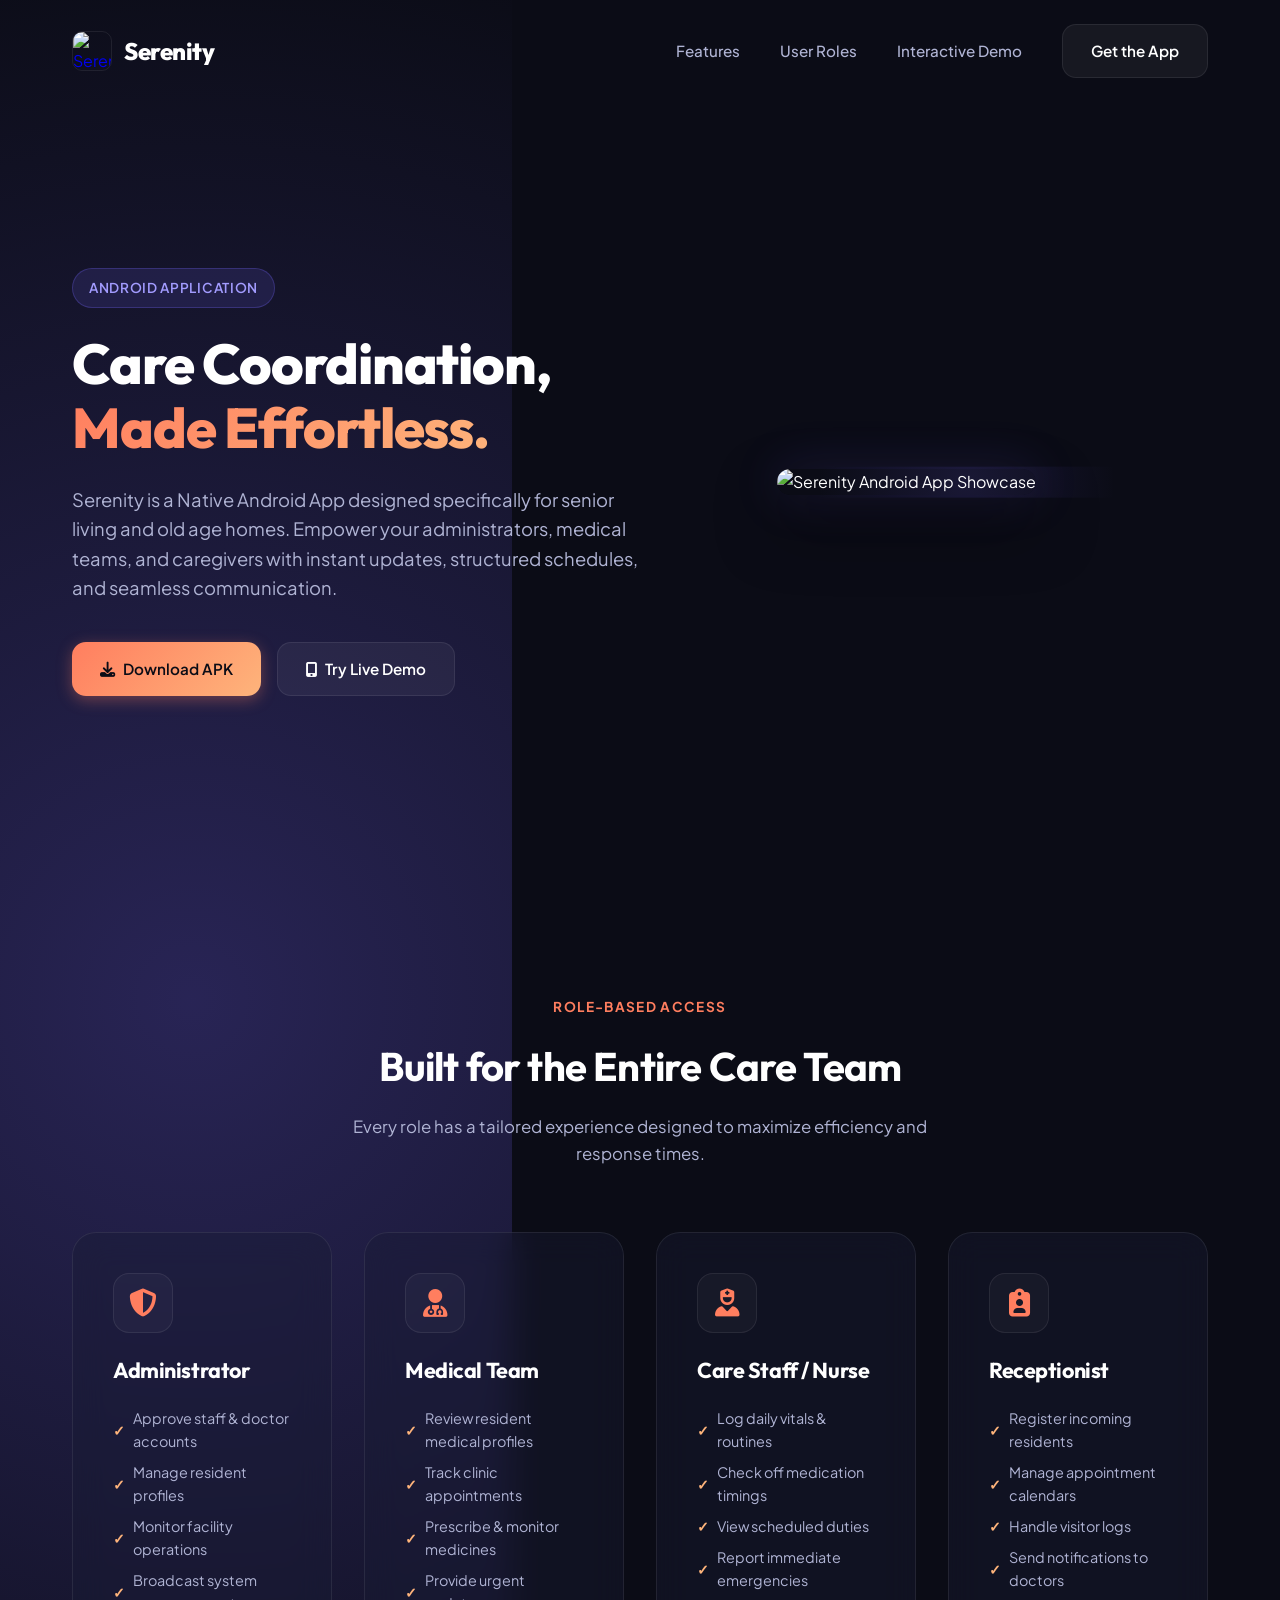
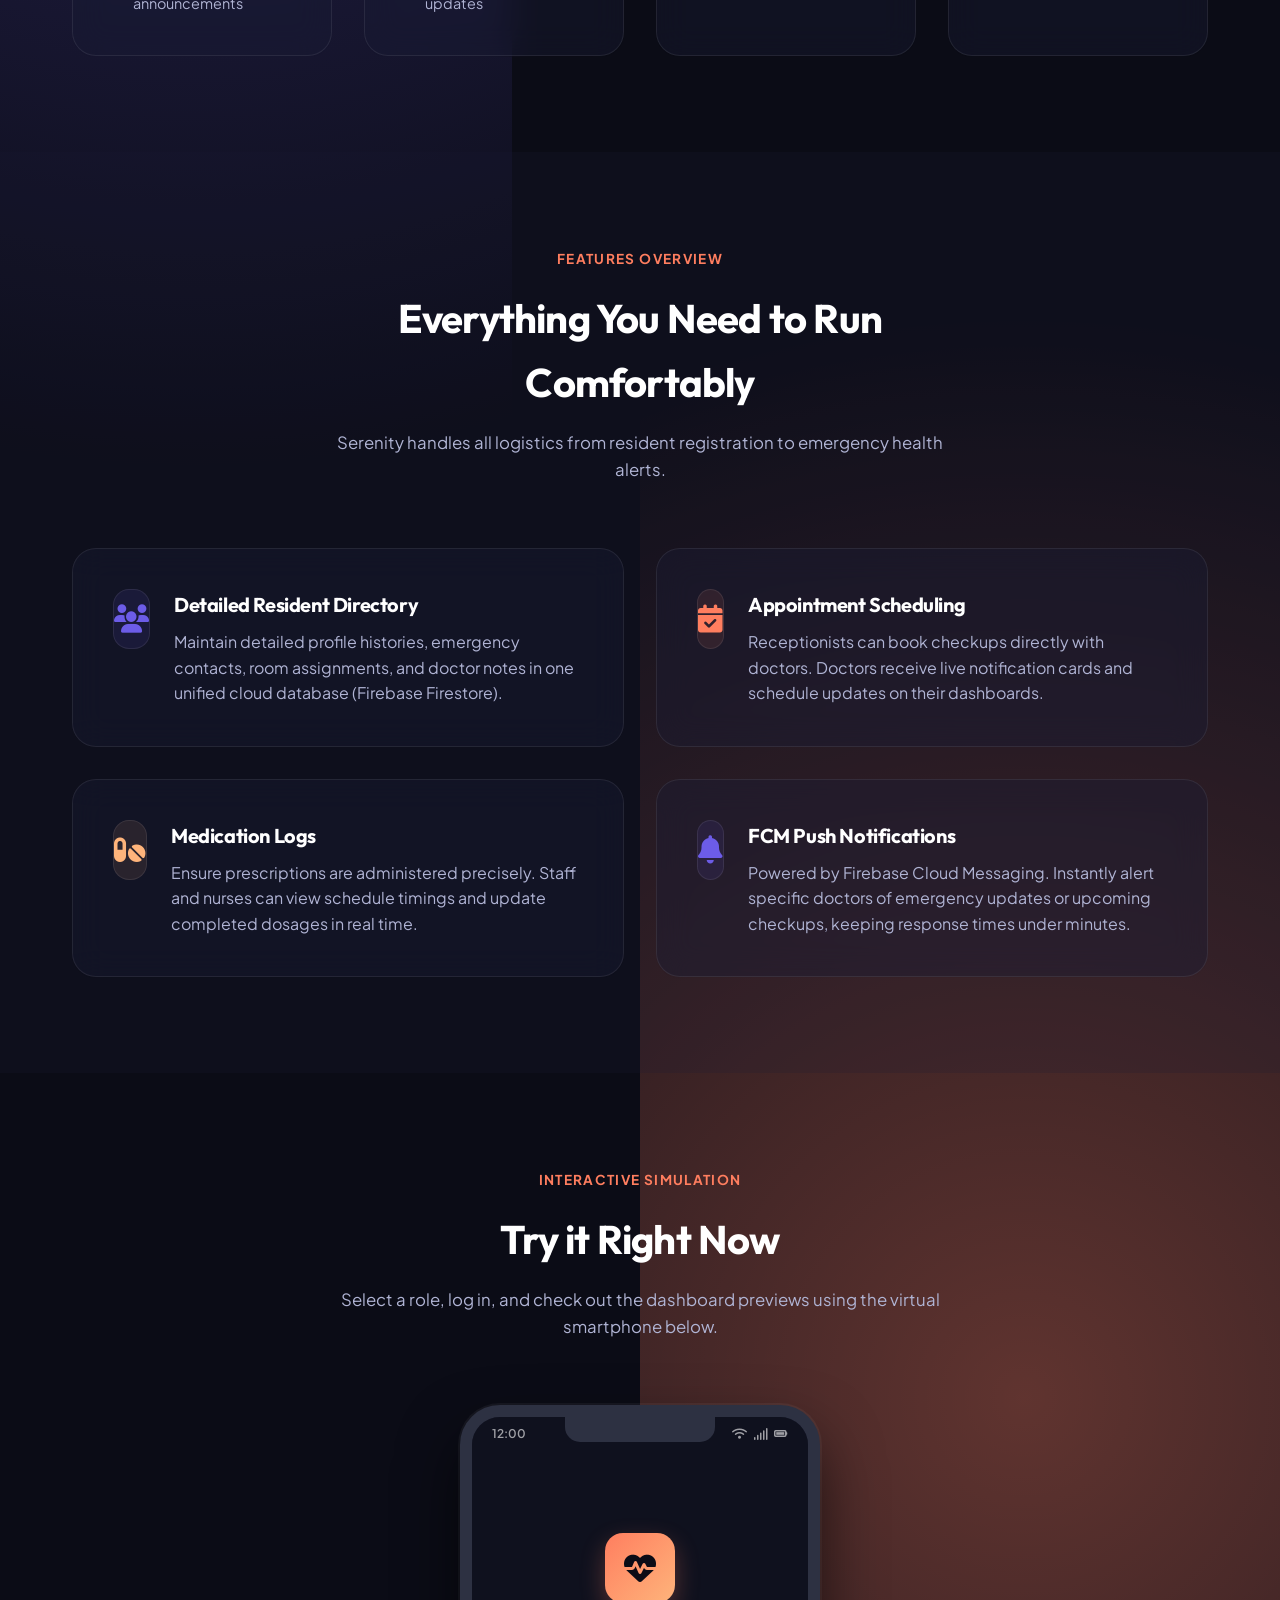
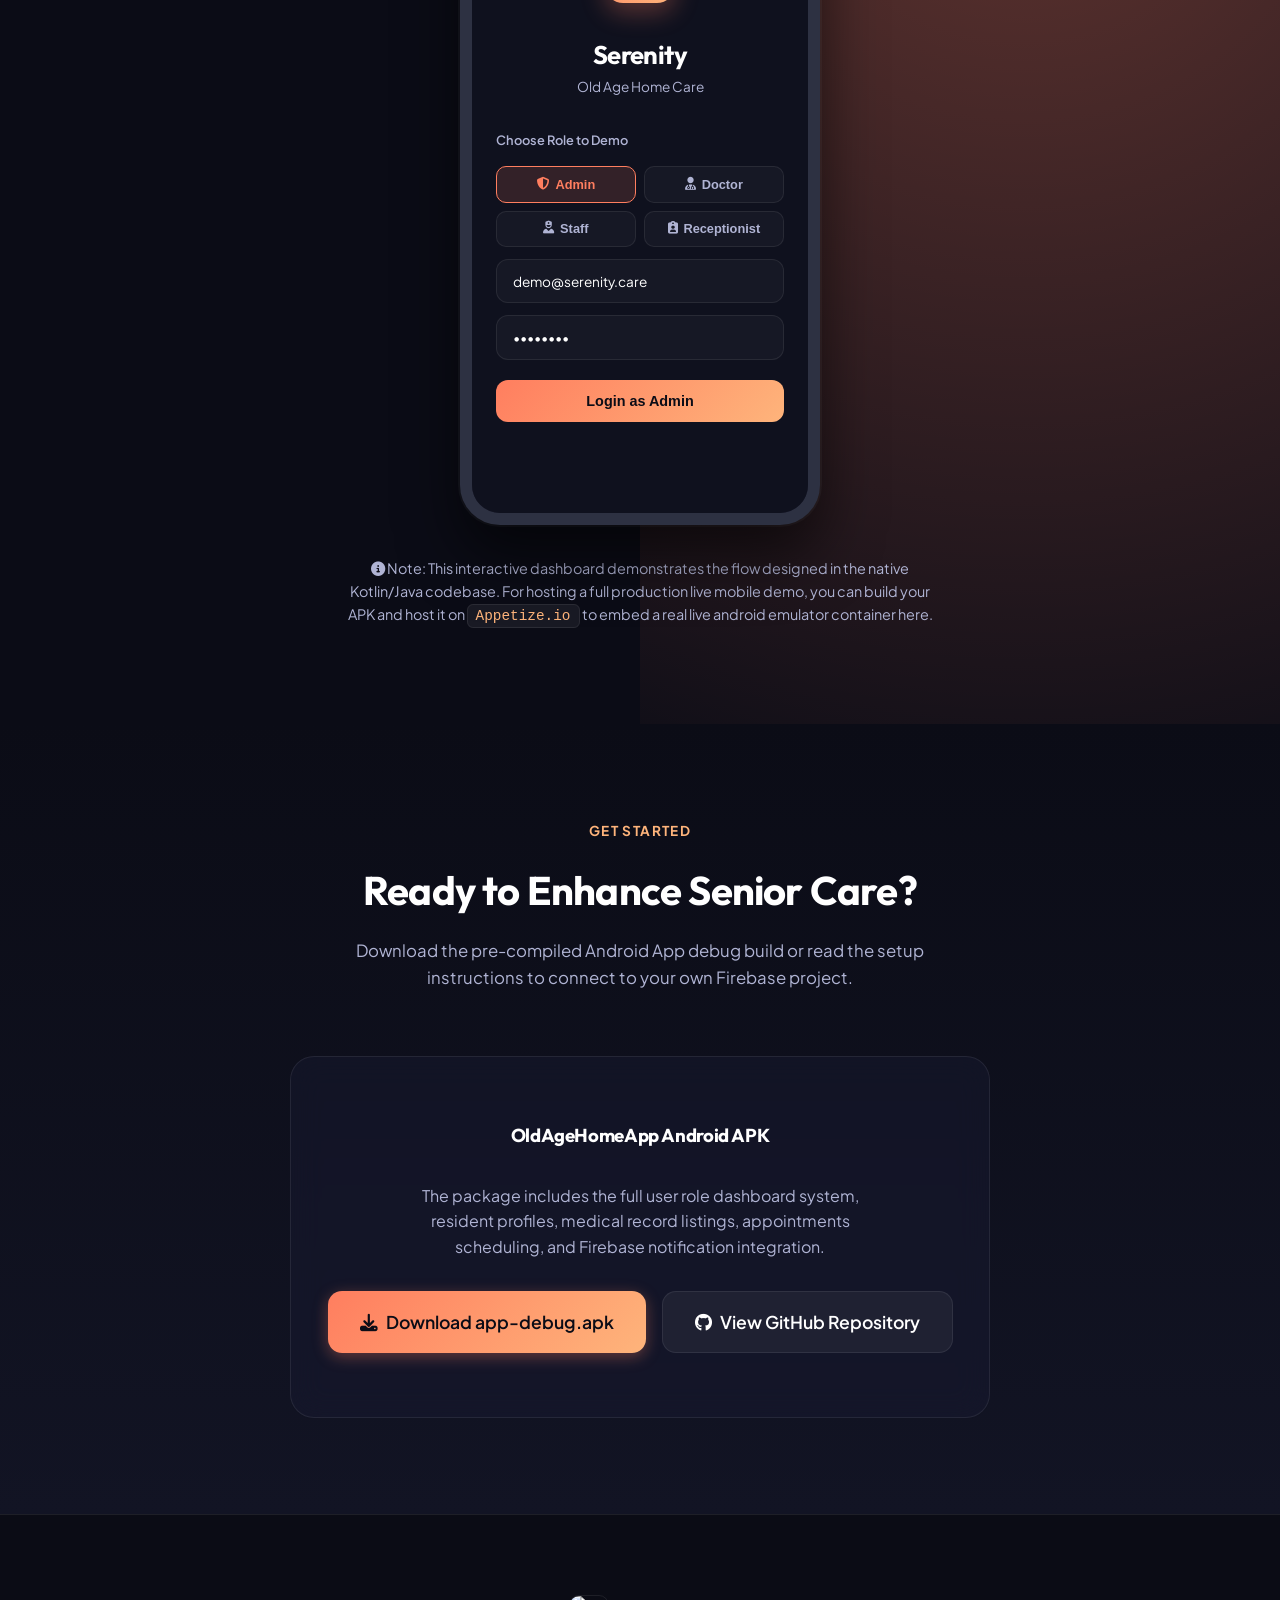
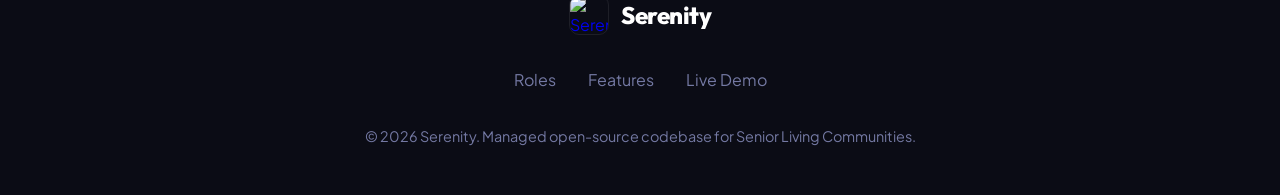
==== index.html @ bc9b8301 "Upload original SerenityORG project" ====
<!DOCTYPE html>
<html lang="en">
<head>
  <meta charset="UTF-8">
  <meta name="viewport" content="width=device-width, initial-scale=1.0">
  <title>Serenity - Premium Old Age Home Management App</title>
  <meta name="description" content="Serenity is a Native Android Application designed for seamless coordination and high-quality care in Senior Living communities.">
  <link rel="stylesheet" href="index.css">
  
  <!-- Add FontAwesome for icons -->
  <link rel="stylesheet" href="https://cdnjs.cloudflare.com/ajax/libs/font-awesome/6.4.0/css/all.min.css">
  
  <style>
    /* Inline Styles for the Interactive Phone Prototype */
    .phone-screen {
      width: 100%;
      height: 100%;
      background: #0f111e;
      color: #ffffff;
      font-family: var(--font-body);
      display: flex;
      flex-direction: column;
      position: relative;
      user-select: none;
      padding-top: 25px; /* Notch space */
    }

    .phone-status-bar {
      height: 24px;
      display: flex;
      justify-content: space-between;
      align-items: center;
      padding: 0 1.25rem;
      font-size: 0.75rem;
      color: rgba(255, 255, 255, 0.6);
      font-weight: 600;
      position: absolute;
      top: 5px;
      width: 100%;
      z-index: 101;
    }

    .status-icons {
      display: flex;
      gap: 6px;
      align-items: center;
    }

    .phone-content-area {
      flex: 1;
      display: flex;
      flex-direction: column;
      position: relative;
      overflow-y: auto;
      scrollbar-width: none; /* Hide scrollbar for Firefox */
    }
    .phone-content-area::-webkit-scrollbar {
      display: none; /* Hide scrollbar for Chrome/Safari */
    }

    /* Screen Styles */
    .screen {
      position: absolute;
      top: 0;
      left: 0;
      width: 100%;
      height: 100%;
      display: flex;
      flex-direction: column;
      padding: 1.5rem;
      opacity: 0;
      pointer-events: none;
      transition: opacity 0.3s ease, transform 0.3s ease;
      transform: scale(0.95);
    }

    .screen.active {
      opacity: 1;
      pointer-events: auto;
      transform: scale(1);
    }

    /* Screen 1: Welcome & Login */
    .screen-login {
      justify-content: center;
      align-items: center;
      gap: 2rem;
    }

    .phone-logo {
      width: 70px;
      height: 70px;
      border-radius: 18px;
      background: linear-gradient(135deg, var(--primary), var(--secondary));
      display: flex;
      justify-content: center;
      align-items: center;
      font-size: 2rem;
      color: #0b0c16;
      box-shadow: 0 10px 25px rgba(255, 126, 95, 0.3);
    }

    .phone-app-title {
      text-align: center;
    }

    .phone-app-title h4 {
      font-size: 1.6rem;
      color: var(--text-primary);
    }

    .phone-app-title p {
      font-size: 0.85rem;
      color: var(--text-secondary);
    }

    .login-form {
      width: 100%;
      display: flex;
      flex-direction: column;
      gap: 0.75rem;
    }

    .phone-input {
      width: 100%;
      padding: 0.8rem 1rem;
      border-radius: 12px;
      border: 1px solid rgba(255, 255, 255, 0.08);
      background: rgba(255, 255, 255, 0.03);
      color: white;
      font-size: 0.85rem;
      font-family: inherit;
    }

    .phone-input:focus {
      outline: none;
      border-color: var(--primary);
    }

    .role-select-title {
      font-size: 0.8rem;
      color: var(--text-secondary);
      margin-bottom: 0.25rem;
      font-weight: 600;
    }

    .role-buttons {
      display: grid;
      grid-template-columns: repeat(2, 1fr);
      gap: 0.5rem;
      width: 100%;
    }

    .btn-phone-role {
      padding: 0.6rem;
      border-radius: 10px;
      border: 1px solid rgba(255, 255, 255, 0.08);
      background: rgba(255, 255, 255, 0.03);
      color: var(--text-secondary);
      font-size: 0.8rem;
      font-weight: 600;
      cursor: pointer;
      transition: all 0.2s ease;
      display: flex;
      align-items: center;
      justify-content: center;
      gap: 0.35rem;
    }

    .btn-phone-role.selected {
      background: rgba(255, 126, 95, 0.15);
      border-color: var(--primary);
      color: var(--primary);
    }

    .btn-phone-submit {
      width: 100%;
      padding: 0.8rem;
      border-radius: 12px;
      background: linear-gradient(135deg, var(--primary), var(--secondary));
      color: #0b0c16;
      border: none;
      font-weight: 700;
      font-size: 0.9rem;
      cursor: pointer;
      transition: all 0.2s ease;
      margin-top: 0.5rem;
    }

    .btn-phone-submit:hover {
      filter: brightness(1.1);
    }

    /* Simulated Dashboard Layouts */
    .dashboard-header {
      display: flex;
      justify-content: space-between;
      align-items: center;
      margin-bottom: 1.5rem;
    }

    .user-info {
      display: flex;
      align-items: center;
      gap: 0.5rem;
    }

    .user-avatar {
      width: 35px;
      height: 35px;
      border-radius: 50%;
      background: var(--accent);
      display: flex;
      justify-content: center;
      align-items: center;
      font-weight: bold;
      font-size: 0.85rem;
    }

    .user-meta h5 {
      font-size: 0.9rem;
      font-weight: 700;
    }

    .user-meta p {
      font-size: 0.75rem;
      color: var(--text-muted);
    }

    .phone-back {
      font-size: 0.9rem;
      color: var(--text-secondary);
      cursor: pointer;
      display: flex;
      align-items: center;
      gap: 0.35rem;
      background: transparent;
      border: none;
      padding: 0.25rem 0;
    }

    .phone-back:hover {
      color: white;
    }

    .phone-card {
      background: rgba(255, 255, 255, 0.03);
      border: 1px solid rgba(255, 255, 255, 0.06);
      border-radius: 16px;
      padding: 1rem;
      margin-bottom: 1rem;
    }

    .phone-card-title {
      font-size: 0.85rem;
      color: var(--text-muted);
      text-transform: uppercase;
      letter-spacing: 0.05em;
      margin-bottom: 0.75rem;
      display: flex;
      justify-content: space-between;
      align-items: center;
    }

    .phone-grid-2 {
      display: grid;
      grid-template-columns: repeat(2, 1fr);
      gap: 0.75rem;
      margin-bottom: 1rem;
    }

    .phone-stat-box {
      background: rgba(255, 255, 255, 0.02);
      border: 1px solid rgba(255, 255, 255, 0.05);
      border-radius: 12px;
      padding: 0.75rem;
      text-align: center;
    }

    .phone-stat-val {
      font-size: 1.25rem;
      font-weight: 700;
      color: var(--primary);
    }

    .phone-stat-lbl {
      font-size: 0.7rem;
      color: var(--text-secondary);
    }

    /* Lists inside Phone */
    .phone-list {
      display: flex;
      flex-direction: column;
      gap: 0.5rem;
    }

    .phone-list-item {
      display: flex;
      justify-content: space-between;
      align-items: center;
      padding: 0.65rem 0.85rem;
      background: rgba(255, 255, 255, 0.02);
      border-radius: 10px;
      border: 1px solid rgba(255, 255, 255, 0.04);
    }

    .item-left {
      display: flex;
      align-items: center;
      gap: 0.5rem;
    }

    .item-icon {
      font-size: 0.95rem;
      color: var(--secondary);
    }

    .item-details h6 {
      font-size: 0.8rem;
      font-weight: 600;
    }

    .item-details p {
      font-size: 0.7rem;
      color: var(--text-muted);
    }

    .badge {
      font-size: 0.65rem;
      padding: 0.2rem 0.4rem;
      border-radius: 4px;
      font-weight: bold;
    }

    .badge-success { background: rgba(46, 204, 113, 0.2); color: #2ecc71; }
    .badge-warning { background: rgba(241, 196, 15, 0.2); color: #f1c40f; }
    .badge-info { background: rgba(52, 152, 219, 0.2); color: #3498db; }
  </style>
</head>
<body>

  <!-- Navigation Bar -->
  <nav class="navbar" id="navbar">
    <div class="container">
      <a href="#" class="logo-container">
        <img src="assets/logo.png" alt="Serenity Logo" class="logo-img">
        <span class="logo-text">Serenity</span>
      </a>
      <ul class="nav-links">
        <li><a href="#features" class="nav-link">Features</a></li>
        <li><a href="#roles" class="nav-link">User Roles</a></li>
        <li><a href="#demo" class="nav-link">Interactive Demo</a></li>
        <li><a href="#download" class="btn btn-secondary">Get the App</a></li>
      </ul>
    </div>
  </nav>

  <!-- Hero Section -->
  <header class="hero">
    <div class="container hero-grid">
      <div class="hero-content">
        <div class="hero-tag">Android Application</div>
        <h1 class="hero-title">Care Coordination, <br><span class="gradient-text">Made Effortless.</span></h1>
        <p class="hero-description">
          Serenity is a Native Android App designed specifically for senior living and old age homes. 
          Empower your administrators, medical teams, and caregivers with instant updates, structured schedules, and seamless communication.
        </p>
        <div class="hero-actions">
          <a href="#download" class="btn btn-primary">
            <i class="fa-solid fa-download"></i> Download APK
          </a>
          <a href="#demo" class="btn btn-secondary">
            <i class="fa-solid fa-mobile-screen-button"></i> Try Live Demo
          </a>
        </div>
      </div>
      <div class="hero-visual">
        <div class="hero-img-wrapper">
          <img src="assets/hero.png" alt="Serenity Android App Showcase" class="hero-img">
          <div class="hero-glow-ring"></div>
        </div>
      </div>
    </div>
  </header>

  <!-- Roles Grid Section -->
  <section class="section" id="roles">
    <div class="container">
      <div class="section-header">
        <span class="section-tag">Role-Based Access</span>
        <h2 class="section-title">Built for the Entire Care Team</h2>
        <p class="section-desc">
          Every role has a tailored experience designed to maximize efficiency and response times.
        </p>
      </div>

      <div class="roles-grid">
        <!-- Card 1: Admin -->
        <div class="role-card glass-panel">
          <div class="role-icon">
            <i class="fa-solid fa-shield-halved"></i>
          </div>
          <h3 class="role-title">Administrator</h3>
          <ul class="role-features">
            <li>Approve staff & doctor accounts</li>
            <li>Manage resident profiles</li>
            <li>Monitor facility operations</li>
            <li>Broadcast system announcements</li>
          </ul>
        </div>

        <!-- Card 2: Doctor -->
        <div class="role-card glass-panel">
          <div class="role-icon">
            <i class="fa-solid fa-user-doctor"></i>
          </div>
          <h3 class="role-title">Medical Team</h3>
          <ul class="role-features">
            <li>Review resident medical profiles</li>
            <li>Track clinic appointments</li>
            <li>Prescribe & monitor medicines</li>
            <li>Provide urgent updates</li>
          </ul>
        </div>

        <!-- Card 3: Care Staff -->
        <div class="role-card glass-panel">
          <div class="role-icon">
            <i class="fa-solid fa-user-nurse"></i>
          </div>
          <h3 class="role-title">Care Staff / Nurse</h3>
          <ul class="role-features">
            <li>Log daily vitals & routines</li>
            <li>Check off medication timings</li>
            <li>View scheduled duties</li>
            <li>Report immediate emergencies</li>
          </ul>
        </div>

        <!-- Card 4: Receptionist -->
        <div class="role-card glass-panel">
          <div class="role-icon">
            <i class="fa-solid fa-clipboard-user"></i>
          </div>
          <h3 class="role-title">Receptionist</h3>
          <ul class="role-features">
            <li>Register incoming residents</li>
            <li>Manage appointment calendars</li>
            <li>Handle visitor logs</li>
            <li>Send notifications to doctors</li>
          </ul>
        </div>
      </div>
    </div>
  </section>

  <!-- Core Features Section -->
  <section class="section" id="features" style="background: rgba(26, 29, 54, 0.2);">
    <div class="container">
      <div class="section-header">
        <span class="section-tag">Features Overview</span>
        <h2 class="section-title">Everything You Need to Run Comfortably</h2>
        <p class="section-desc">
          Serenity handles all logistics from resident registration to emergency health alerts.
        </p>
      </div>

      <div class="features-grid">
        <!-- Feature 1 -->
        <div class="feature-item glass-panel">
          <div class="role-icon" style="background: rgba(108, 92, 231, 0.1); color: var(--accent);">
            <i class="fa-solid fa-users"></i>
          </div>
          <div class="feature-info">
            <h3 class="feature-title">Detailed Resident Directory</h3>
            <p>Maintain detailed profile histories, emergency contacts, room assignments, and doctor notes in one unified cloud database (Firebase Firestore).</p>
          </div>
        </div>

        <!-- Feature 2 -->
        <div class="feature-item glass-panel">
          <div class="role-icon" style="background: rgba(255, 126, 95, 0.1); color: var(--primary);">
            <i class="fa-solid fa-calendar-check"></i>
          </div>
          <div class="feature-info">
            <h3 class="feature-title">Appointment Scheduling</h3>
            <p>Receptionists can book checkups directly with doctors. Doctors receive live notification cards and schedule updates on their dashboards.</p>
          </div>
        </div>

        <!-- Feature 3 -->
        <div class="feature-item glass-panel">
          <div class="role-icon" style="background: rgba(254, 180, 123, 0.1); color: var(--secondary);">
            <i class="fa-solid fa-pills"></i>
          </div>
          <div class="feature-info">
            <h3 class="feature-title">Medication Logs</h3>
            <p>Ensure prescriptions are administered precisely. Staff and nurses can view schedule timings and update completed dosages in real time.</p>
          </div>
        </div>

        <!-- Feature 4 -->
        <div class="feature-item glass-panel">
          <div class="role-icon" style="background: rgba(108, 92, 231, 0.1); color: var(--accent);">
            <i class="fa-solid fa-bell"></i>
          </div>
          <div class="feature-info">
            <h3 class="feature-title">FCM Push Notifications</h3>
            <p>Powered by Firebase Cloud Messaging. Instantly alert specific doctors of emergency updates or upcoming checkups, keeping response times under minutes.</p>
          </div>
        </div>
      </div>
    </div>
  </section>

  <!-- Interactive Demo Section -->
  <section class="section" id="demo">
    <div class="container">
      <div class="section-header">
        <span class="section-tag">Interactive Simulation</span>
        <h2 class="section-title">Try it Right Now</h2>
        <p class="section-desc">
          Select a role, log in, and check out the dashboard previews using the virtual smartphone below.
        </p>
      </div>

      <div class="demo-showcase">
        <div class="phone-wrapper">
          <div class="phone-notch"></div>
          
          <div class="phone-screen">
            <!-- Simulated Android Top Bar -->
            <div class="phone-status-bar">
              <span>12:00</span>
              <div class="status-icons">
                <i class="fa-solid fa-wifi"></i>
                <i class="fa-solid fa-signal"></i>
                <i class="fa-solid fa-battery-full"></i>
              </div>
            </div>

            <!-- Content Area inside Phone -->
            <div class="phone-content-area">
              
              <!-- Screen 1: Login Screen -->
              <div class="screen screen-login active" id="screen-login">
                <div class="phone-logo">
                  <i class="fa-solid fa-heart-pulse"></i>
                </div>
                <div class="phone-app-title">
                  <h4>Serenity</h4>
                  <p>Old Age Home Care</p>
                </div>
                
                <div class="login-form">
                  <span class="role-select-title">Choose Role to Demo</span>
                  <div class="role-buttons">
                    <button class="btn-phone-role selected" data-role="admin">
                      <i class="fa-solid fa-shield-halved"></i> Admin
                    </button>
                    <button class="btn-phone-role" data-role="doctor">
                      <i class="fa-solid fa-user-doctor"></i> Doctor
                    </button>
                    <button class="btn-phone-role" data-role="staff">
                      <i class="fa-solid fa-user-nurse"></i> Staff
                    </button>
                    <button class="btn-phone-role" data-role="receptionist">
                      <i class="fa-solid fa-clipboard-user"></i> Receptionist
                    </button>
                  </div>
                  
                  <input type="text" class="phone-input" placeholder="Email Address" value="demo@serenity.care" disabled>
                  <input type="password" class="phone-input" placeholder="Password" value="••••••••" disabled>
                  
                  <button class="btn-phone-submit" id="btn-login-submit">Login as Admin</button>
                </div>
              </div>

              <!-- Screen 2: Admin Dashboard -->
              <div class="screen" id="screen-admin">
                <div class="dashboard-header">
                  <div class="user-info">
                    <div class="user-avatar" style="background: var(--accent);">A</div>
                    <div class="user-meta">
                      <h5>Director Sarah</h5>
                      <p>System Administrator</p>
                    </div>
                  </div>
                  <button class="phone-back btn-logout"><i class="fa-solid fa-right-from-bracket"></i></button>
                </div>

                <div class="phone-grid-2">
                  <div class="phone-stat-box">
                    <div class="phone-stat-val">34</div>
                    <div class="phone-stat-lbl">Residents</div>
                  </div>
                  <div class="phone-stat-box">
                    <div class="phone-stat-val">12</div>
                    <div class="phone-stat-lbl">Active Staff</div>
                  </div>
                </div>

                <div class="phone-card">
                  <div class="phone-card-title">
                    <span>Pending Staff Approvals</span>
                    <span class="badge badge-warning">2 New</span>
                  </div>
                  <div class="phone-list">
                    <div class="phone-list-item">
                      <div class="item-left">
                        <i class="fa-solid fa-user-plus item-icon"></i>
                        <div class="item-details">
                          <h6>Dr. Alexander Lane</h6>
                          <p>Cardiology Expert</p>
                        </div>
                      </div>
                      <span class="badge badge-info">Approve</span>
                    </div>
                    <div class="phone-list-item">
                      <div class="item-left">
                        <i class="fa-solid fa-user-plus item-icon"></i>
                        <div class="item-details">
                          <h6>Nurse Lily Watson</h6>
                          <p>Morning Care Shift</p>
                        </div>
                      </div>
                      <span class="badge badge-info">Approve</span>
                    </div>
                  </div>
                </div>
              </div>

              <!-- Screen 3: Doctor Dashboard -->
              <div class="screen" id="screen-doctor">
                <div class="dashboard-header">
                  <div class="user-info">
                    <div class="user-avatar" style="background: #00b894;">D</div>
                    <div class="user-meta">
                      <h5>Dr. Neil Vance</h5>
                      <p>Senior physician</p>
                    </div>
                  </div>
                  <button class="phone-back btn-logout"><i class="fa-solid fa-right-from-bracket"></i></button>
                </div>

                <div class="phone-grid-2">
                  <div class="phone-stat-box">
                    <div class="phone-stat-val">4</div>
                    <div class="phone-stat-lbl">Today's Visits</div>
                  </div>
                  <div class="phone-stat-box">
                    <div class="phone-stat-val">2</div>
                    <div class="phone-stat-lbl">Urgent Cases</div>
                  </div>
                </div>

                <div class="phone-card">
                  <div class="phone-card-title">
                    <span>Today's Checkups</span>
                  </div>
                  <div class="phone-list">
                    <div class="phone-list-item">
                      <div class="item-left">
                        <i class="fa-solid fa-clock item-icon"></i>
                        <div class="item-details">
                          <h6>Edward Miller (Room 102)</h6>
                          <p>12:30 PM - Regular Checkup</p>
                        </div>
                      </div>
                    </div>
                    <div class="phone-list-item">
                      <div class="item-left">
                        <i class="fa-solid fa-triangle-exclamation item-icon" style="color: #e74c3c;"></i>
                        <div class="item-details">
                          <h6>Martha Rose (Room 205)</h6>
                          <p>02:15 PM - High BP Alert</p>
                        </div>
                      </div>
                    </div>
                  </div>
                </div>
              </div>

              <!-- Screen 4: Staff Dashboard -->
              <div class="screen" id="screen-staff">
                <div class="dashboard-header">
                  <div class="user-info">
                    <div class="user-avatar" style="background: #e17055;">N</div>
                    <div class="user-meta">
                      <h5>Nurse Nancy</h5>
                      <p>Day Shift Crew</p>
                    </div>
                  </div>
                  <button class="phone-back btn-logout"><i class="fa-solid fa-right-from-bracket"></i></button>
                </div>

                <div class="phone-card">
                  <div class="phone-card-title">
                    <span>Resident Vitals Tasklist</span>
                  </div>
                  <div class="phone-list">
                    <div class="phone-list-item">
                      <div class="item-left">
                        <i class="fa-solid fa-heart-pulse item-icon"></i>
                        <div class="item-details">
                          <h6>Check BP - Edward Miller</h6>
                          <p>Due: 10:00 AM</p>
                        </div>
                      </div>
                      <span class="badge badge-success">Done</span>
                    </div>
                    <div class="phone-list-item">
                      <div class="item-left">
                        <i class="fa-solid fa-pills item-icon"></i>
                        <div class="item-details">
                          <h6>Insulin - Martha Rose</h6>
                          <p>Due: 01:00 PM</p>
                        </div>
                      </div>
                      <span class="badge badge-warning">Pending</span>
                    </div>
                  </div>
                </div>
              </div>

              <!-- Screen 5: Receptionist Dashboard -->
              <div class="screen" id="screen-receptionist">
                <div class="dashboard-header">
                  <div class="user-info">
                    <div class="user-avatar" style="background: var(--primary);">R</div>
                    <div class="user-meta">
                      <h5>Clerk Jacob</h5>
                      <p>Receptionist</p>
                    </div>
                  </div>
                  <button class="phone-back btn-logout"><i class="fa-solid fa-right-from-bracket"></i></button>
                </div>

                <div class="phone-card">
                  <div class="phone-card-title">
                    <span>Actions</span>
                  </div>
                  <div class="phone-list">
                    <div class="phone-list-item" style="cursor: pointer; hover: opacity 0.8;">
                      <div class="item-left">
                        <i class="fa-solid fa-user-plus item-icon"></i>
                        <div class="item-details">
                          <h6>Add New Resident</h6>
                          <p>Register records and assign rooms</p>
                        </div>
                      </div>
                    </div>
                    <div class="phone-list-item" style="cursor: pointer;">
                      <div class="item-left">
                        <i class="fa-solid fa-calendar-plus item-icon"></i>
                        <div class="item-details">
                          <h6>Book Appointment</h6>
                          <p>Schedule doctor consultation</p>
                        </div>
                      </div>
                    </div>
                  </div>
                </div>
              </div>

            </div>
          </div>
        </div>
      </div>
      
      <div class="demo-instructions">
        <p><i class="fa-solid fa-circle-info"></i> Note: This interactive dashboard demonstrates the flow designed in the native Kotlin/Java codebase. For hosting a full production live mobile demo, you can build your APK and host it on <code>Appetize.io</code> to embed a real live android emulator container here.</p>
      </div>
    </div>
  </section>

  <!-- Download & Repo Details -->
  <section class="section" id="download" style="background: linear-gradient(180deg, var(--bg-primary) 0%, #121424 100%);">
    <div class="container" style="text-align: center;">
      <div class="section-header">
        <span class="section-tag" style="color: var(--secondary);">Get Started</span>
        <h2 class="section-title">Ready to Enhance Senior Care?</h2>
        <p class="section-desc">
          Download the pre-compiled Android App debug build or read the setup instructions to connect to your own Firebase project.
        </p>
      </div>

      <div class="glass-panel" style="max-width: 700px; margin: 0 auto; padding: 4rem 2rem; display: flex; flex-direction: column; gap: 2rem; align-items: center;">
        <h3>OldAgeHomeApp Android APK</h3>
        <p style="max-width: 500px; margin: 0 auto;">
          The package includes the full user role dashboard system, resident profiles, medical record listings, appointments scheduling, and Firebase notification integration.
        </p>
        <div style="display: flex; gap: 1rem; flex-wrap: wrap; justify-content: center;">
          <a href="assets/app-debug.apk" download class="btn btn-primary" style="font-size: 1.1rem; padding: 1rem 2rem;">
            <i class="fa-solid fa-download"></i> Download app-debug.apk
          </a>
          <a href="https://github.com/cimilcharly/Serenity-Haven" target="_blank" class="btn btn-secondary" style="font-size: 1.1rem; padding: 1rem 2rem;">
            <i class="fa-brands fa-github"></i> View GitHub Repository
          </a>
        </div>
      </div>
    </div>
  </section>

  <!-- Footer -->
  <footer class="footer">
    <div class="container footer-content">
      <a href="#" class="logo-container">
        <img src="assets/logo.png" alt="Serenity Logo" class="logo-img">
        <span class="logo-text">Serenity</span>
      </a>
      <ul class="footer-nav">
        <li><a href="#roles">Roles</a></li>
        <li><a href="#features">Features</a></li>
        <li><a href="#demo">Live Demo</a></li>
      </ul>
      <p class="footer-copyright">
        &copy; 2026 Serenity. Managed open-source codebase for Senior Living Communities.
      </p>
    </div>
  </footer>

  <!-- Interactive Script -->
  <script>
    // Shrink Navbar on Scroll
    window.addEventListener('scroll', () => {
      const navbar = document.getElementById('navbar');
      if (window.scrollY > 50) {
        navbar.classList.add('scrolled');
      } else {
        navbar.classList.remove('scrolled');
      }
    });

    // Interactive Emulator Logic
    const roleButtons = document.querySelectorAll('.btn-phone-role');
    const submitBtn = document.getElementById('btn-login-submit');
    const loginScreen = document.getElementById('screen-login');
    const logoutBtns = document.querySelectorAll('.btn-logout');
    
    let selectedRole = 'admin';

    // Handle Role Selection
    roleButtons.forEach(btn => {
      btn.addEventListener('click', () => {
        roleButtons.forEach(b => b.classList.remove('selected'));
        btn.classList.add('selected');
        selectedRole = btn.getAttribute('data-role');
        
        // Update Submit Button Text
        const capitalizedRole = selectedRole.charAt(0).toUpperCase() + selectedRole.slice(1);
        submitBtn.textContent = `Login as ${capitalizedRole}`;
      });
    });

    // Handle Login Submit
    submitBtn.addEventListener('click', () => {
      // Hide Login Screen
      loginScreen.classList.remove('active');
      
      // Show Target Dashboard Screen
      const targetScreen = document.getElementById(`screen-${selectedRole}`);
      if (targetScreen) {
        targetScreen.classList.add('active');
      }
    });

    // Handle Logout / Back Buttons
    logoutBtns.forEach(btn => {
      btn.addEventListener('click', () => {
        // Hide all dashboard screens
        document.querySelectorAll('.screen').forEach(screen => {
          screen.classList.remove('active');
        });
        
        // Show Login Screen
        loginScreen.classList.add('active');
      });
    });
  </script>
</body>
</html>
---- index.css ----
@import url('https://fonts.googleapis.com/css2?family=Outfit:wght@300;400;500;600;700;800&family=Plus+Jakarta+Sans:wght@300;400;500;600;700;800&display=swap');

:root {
  /* Color Palette */
  --bg-primary: #0b0c16;
  --bg-secondary: #121424;
  --bg-card: rgba(26, 29, 54, 0.4);
  --bg-card-hover: rgba(36, 40, 74, 0.6);
  
  --primary: #ff7e5f;
  --primary-glow: rgba(255, 126, 95, 0.35);
  --secondary: #feb47b;
  --accent: #6c5ce7;
  --accent-glow: rgba(108, 92, 231, 0.3);
  
  --text-primary: #ffffff;
  --text-secondary: #b0b4d4;
  --text-muted: #7479a3;
  
  --border-glass: rgba(255, 255, 255, 0.08);
  --border-glass-active: rgba(255, 255, 255, 0.18);
  
  /* Fonts */
  --font-heading: 'Outfit', sans-serif;
  --font-body: 'Plus Jakarta Sans', sans-serif;
  
  /* Transitions */
  --transition-smooth: all 0.4s cubic-bezier(0.16, 1, 0.3, 1);
}

/* Reset */
* {
  margin: 0;
  padding: 0;
  box-sizing: border-box;
}

html {
  scroll-behavior: smooth;
}

body {
  background-color: var(--bg-primary);
  color: var(--text-primary);
  font-family: var(--font-body);
  line-height: 1.6;
  overflow-x: hidden;
  position: relative;
}

/* Background Gradients & Ambient Lights */
body::before {
  content: '';
  position: absolute;
  top: -10%;
  left: -10%;
  width: 50%;
  height: 60%;
  background: radial-gradient(circle, var(--accent-glow) 0%, transparent 70%);
  z-index: -1;
  pointer-events: none;
}

body::after {
  content: '';
  position: absolute;
  bottom: 10%;
  right: -10%;
  width: 60%;
  height: 60%;
  background: radial-gradient(circle, var(--primary-glow) 0%, transparent 70%);
  z-index: -1;
  pointer-events: none;
}

/* Typography */
h1, h2, h3, h4 {
  font-family: var(--font-heading);
  font-weight: 700;
  letter-spacing: -0.02em;
}

p {
  color: var(--text-secondary);
}

/* Common Components */
.container {
  max-width: 1200px;
  margin: 0 auto;
  padding: 0 2rem;
}

.gradient-text {
  background: linear-gradient(135deg, var(--primary) 0%, var(--secondary) 100%);
  -webkit-background-clip: text;
  -webkit-text-fill-color: transparent;
}

.glass-panel {
  background: var(--bg-card);
  backdrop-filter: blur(16px);
  -webkit-backdrop-filter: blur(16px);
  border: 1px solid var(--border-glass);
  border-radius: 24px;
  transition: var(--transition-smooth);
}

.glass-panel:hover {
  border-color: var(--border-glass-active);
  background: var(--bg-card-hover);
  transform: translateY(-5px);
  box-shadow: 0 20px 40px rgba(0, 0, 0, 0.3);
}

/* Navigation Bar */
.navbar {
  position: fixed;
  top: 0;
  left: 0;
  width: 100%;
  z-index: 1000;
  padding: 1.5rem 0;
  transition: var(--transition-smooth);
}

.navbar.scrolled {
  padding: 1rem 0;
  background: rgba(11, 12, 22, 0.85);
  backdrop-filter: blur(12px);
  -webkit-backdrop-filter: blur(12px);
  border-bottom: 1px solid var(--border-glass);
}

.navbar .container {
  display: flex;
  justify-content: space-between;
  align-items: center;
}

.logo-container {
  display: flex;
  align-items: center;
  gap: 0.75rem;
  text-decoration: none;
}

.logo-img {
  width: 40px;
  height: 40px;
  border-radius: 10px;
  object-fit: cover;
  border: 1px solid var(--border-glass);
}

.logo-text {
  font-family: var(--font-heading);
  font-size: 1.5rem;
  font-weight: 800;
  color: var(--text-primary);
  letter-spacing: -0.5px;
}

.nav-links {
  display: flex;
  gap: 2.5rem;
  list-style: none;
  align-items: center;
}

.nav-link {
  color: var(--text-secondary);
  text-decoration: none;
  font-weight: 500;
  font-size: 0.95rem;
  transition: var(--transition-smooth);
  position: relative;
}

.nav-link:hover {
  color: var(--text-primary);
}

.nav-link::after {
  content: '';
  position: absolute;
  bottom: -4px;
  left: 0;
  width: 0;
  height: 2px;
  background: linear-gradient(90deg, var(--primary), var(--secondary));
  transition: var(--transition-smooth);
}

.nav-link:hover::after {
  width: 100%;
}

/* Buttons */
.btn {
  display: inline-flex;
  align-items: center;
  gap: 0.5rem;
  padding: 0.85rem 1.75rem;
  border-radius: 14px;
  font-family: var(--font-body);
  font-weight: 600;
  font-size: 0.95rem;
  text-decoration: none;
  cursor: pointer;
  transition: var(--transition-smooth);
}

.btn-primary {
  background: linear-gradient(135deg, var(--primary) 0%, var(--secondary) 100%);
  color: #0b0c16;
  box-shadow: 0 4px 15px var(--primary-glow);
  border: none;
}

.btn-primary:hover {
  transform: translateY(-2px);
  box-shadow: 0 8px 25px var(--primary-glow);
  filter: brightness(1.1);
}

.btn-secondary {
  background: rgba(255, 255, 255, 0.05);
  color: var(--text-primary);
  border: 1px solid var(--border-glass);
}

.btn-secondary:hover {
  background: rgba(255, 255, 255, 0.1);
  border-color: var(--border-glass-active);
  transform: translateY(-2px);
}

/* Hero Section */
.hero {
  padding: 10rem 0 6rem 0;
  display: flex;
  align-items: center;
  min-height: 100vh;
  position: relative;
}

.hero-grid {
  display: grid;
  grid-template-columns: 1.1fr 0.9fr;
  gap: 4rem;
  align-items: center;
}

.hero-content {
  display: flex;
  flex-direction: column;
  gap: 1.5rem;
}

.hero-tag {
  display: inline-flex;
  align-self: flex-start;
  padding: 0.5rem 1rem;
  background: rgba(108, 92, 231, 0.15);
  border: 1px solid rgba(108, 92, 231, 0.3);
  border-radius: 30px;
  font-size: 0.85rem;
  font-weight: 600;
  color: #a29bfe;
  letter-spacing: 0.05em;
  text-transform: uppercase;
}

.hero-title {
  font-size: 3.5rem;
  line-height: 1.15;
  font-weight: 800;
}

.hero-description {
  font-size: 1.15rem;
  color: var(--text-secondary);
  margin-bottom: 1rem;
}

.hero-actions {
  display: flex;
  gap: 1rem;
}

/* Hero Image & Animation */
.hero-visual {
  position: relative;
  display: flex;
  justify-content: center;
  align-items: center;
}

.hero-img-wrapper {
  position: relative;
  width: 100%;
  max-width: 380px;
  animation: float 6s ease-in-out infinite;
}

.hero-img {
  width: 100%;
  height: auto;
  border-radius: 36px;
  box-shadow: 0 30px 60px rgba(0, 0, 0, 0.5), 
              0 0 50px rgba(108, 92, 231, 0.2);
}

.hero-glow-ring {
  position: absolute;
  top: 50%;
  left: 50%;
  transform: translate(-50%, -50%);
  width: 120%;
  height: 120%;
  background: radial-gradient(circle, rgba(108, 92, 231, 0.15) 0%, transparent 65%);
  z-index: -1;
  pointer-events: none;
}

/* Roles Section */
.section {
  padding: 6rem 0;
  position: relative;
}

.section-header {
  text-align: center;
  max-width: 650px;
  margin: 0 auto 4rem auto;
  display: flex;
  flex-direction: column;
  gap: 1rem;
}

.section-tag {
  font-size: 0.85rem;
  font-weight: 700;
  text-transform: uppercase;
  letter-spacing: 0.1em;
  color: var(--primary);
}

.section-title {
  font-size: 2.5rem;
}

.section-desc {
  font-size: 1.05rem;
  color: var(--text-secondary);
}

.roles-grid {
  display: grid;
  grid-template-columns: repeat(auto-fit, minmax(250px, 1fr));
  gap: 2rem;
}

.role-card {
  padding: 2.5rem;
  text-align: left;
  display: flex;
  flex-direction: column;
  gap: 1.25rem;
}

.role-icon {
  width: 60px;
  height: 60px;
  border-radius: 16px;
  background: rgba(255, 255, 255, 0.03);
  border: 1px solid var(--border-glass);
  display: flex;
  justify-content: center;
  align-items: center;
  font-size: 1.75rem;
  color: var(--primary);
  transition: var(--transition-smooth);
}

.role-card:hover .role-icon {
  background: linear-gradient(135deg, var(--primary) 0%, var(--secondary) 100%);
  color: #0b0c16;
  border-color: transparent;
  transform: scale(1.1) rotate(5deg);
}

.role-title {
  font-size: 1.35rem;
  font-weight: 700;
}

.role-features {
  list-style: none;
  display: flex;
  flex-direction: column;
  gap: 0.5rem;
}

.role-features li {
  font-size: 0.9rem;
  color: var(--text-secondary);
  display: flex;
  align-items: center;
  gap: 0.5rem;
}

.role-features li::before {
  content: '✓';
  color: var(--secondary);
  font-weight: bold;
}

/* Features Grid Section */
.features-grid {
  display: grid;
  grid-template-columns: repeat(2, 1fr);
  gap: 2rem;
}

.feature-item {
  padding: 2.5rem;
  display: flex;
  gap: 1.5rem;
  align-items: flex-start;
}

.feature-info {
  display: flex;
  flex-direction: column;
  gap: 0.5rem;
}

.feature-title {
  font-size: 1.25rem;
  color: var(--text-primary);
}

/* Interactive Demo Section */
.demo-showcase {
  display: flex;
  justify-content: center;
  align-items: center;
  margin-top: 2rem;
}

.phone-wrapper {
  width: 100%;
  max-width: 360px;
  height: 720px;
  border-radius: 40px;
  border: 12px solid #2d3142;
  box-shadow: 0 30px 60px rgba(0, 0, 0, 0.6), 
              0 0 0 2px rgba(255, 255, 255, 0.05);
  background: #1c1e2f;
  overflow: hidden;
  position: relative;
}

.phone-notch {
  width: 150px;
  height: 25px;
  background: #2d3142;
  position: absolute;
  top: 0;
  left: 50%;
  transform: translateX(-50%);
  border-bottom-left-radius: 15px;
  border-bottom-right-radius: 15px;
  z-index: 100;
}

.phone-iframe {
  width: 100%;
  height: 100%;
  border: none;
}

.demo-instructions {
  max-width: 600px;
  margin: 2rem auto 0 auto;
  text-align: center;
  color: var(--text-secondary);
  font-size: 0.9rem;
}

.demo-instructions code {
  background: rgba(255, 255, 255, 0.06);
  padding: 0.2rem 0.5rem;
  border-radius: 6px;
  border: 1px solid var(--border-glass);
  color: var(--secondary);
}

/* Footer Section */
.footer {
  padding: 5rem 0 3rem 0;
  border-top: 1px solid var(--border-glass);
  background: rgba(11, 12, 22, 0.95);
  text-align: center;
}

.footer-content {
  display: flex;
  flex-direction: column;
  align-items: center;
  gap: 2rem;
}

.footer-nav {
  display: flex;
  gap: 2rem;
  list-style: none;
}

.footer-nav a {
  color: var(--text-muted);
  text-decoration: none;
  transition: var(--transition-smooth);
}

.footer-nav a:hover {
  color: var(--text-primary);
}

.footer-copyright {
  color: var(--text-muted);
  font-size: 0.9rem;
}

/* Animations */
@keyframes float {
  0% {
    transform: translateY(0px) rotate(0deg);
  }
  50% {
    transform: translateY(-15px) rotate(1deg);
  }
  100% {
    transform: translateY(0px) rotate(0deg);
  }
}

/* Responsive adjustments */
@media (max-width: 992px) {
  .hero-grid {
    grid-template-columns: 1fr;
    text-align: center;
    gap: 3rem;
  }
  .hero-tag {
    align-self: center;
  }
  .hero-actions {
    justify-content: center;
  }
  .hero-visual {
    order: -1;
  }
  .features-grid {
    grid-template-columns: 1fr;
  }
}

@media (max-width: 768px) {
  .navbar .btn {
    display: none;
  }
  .nav-links {
    gap: 1.5rem;
  }
  .hero-title {
    font-size: 2.75rem;
  }
}
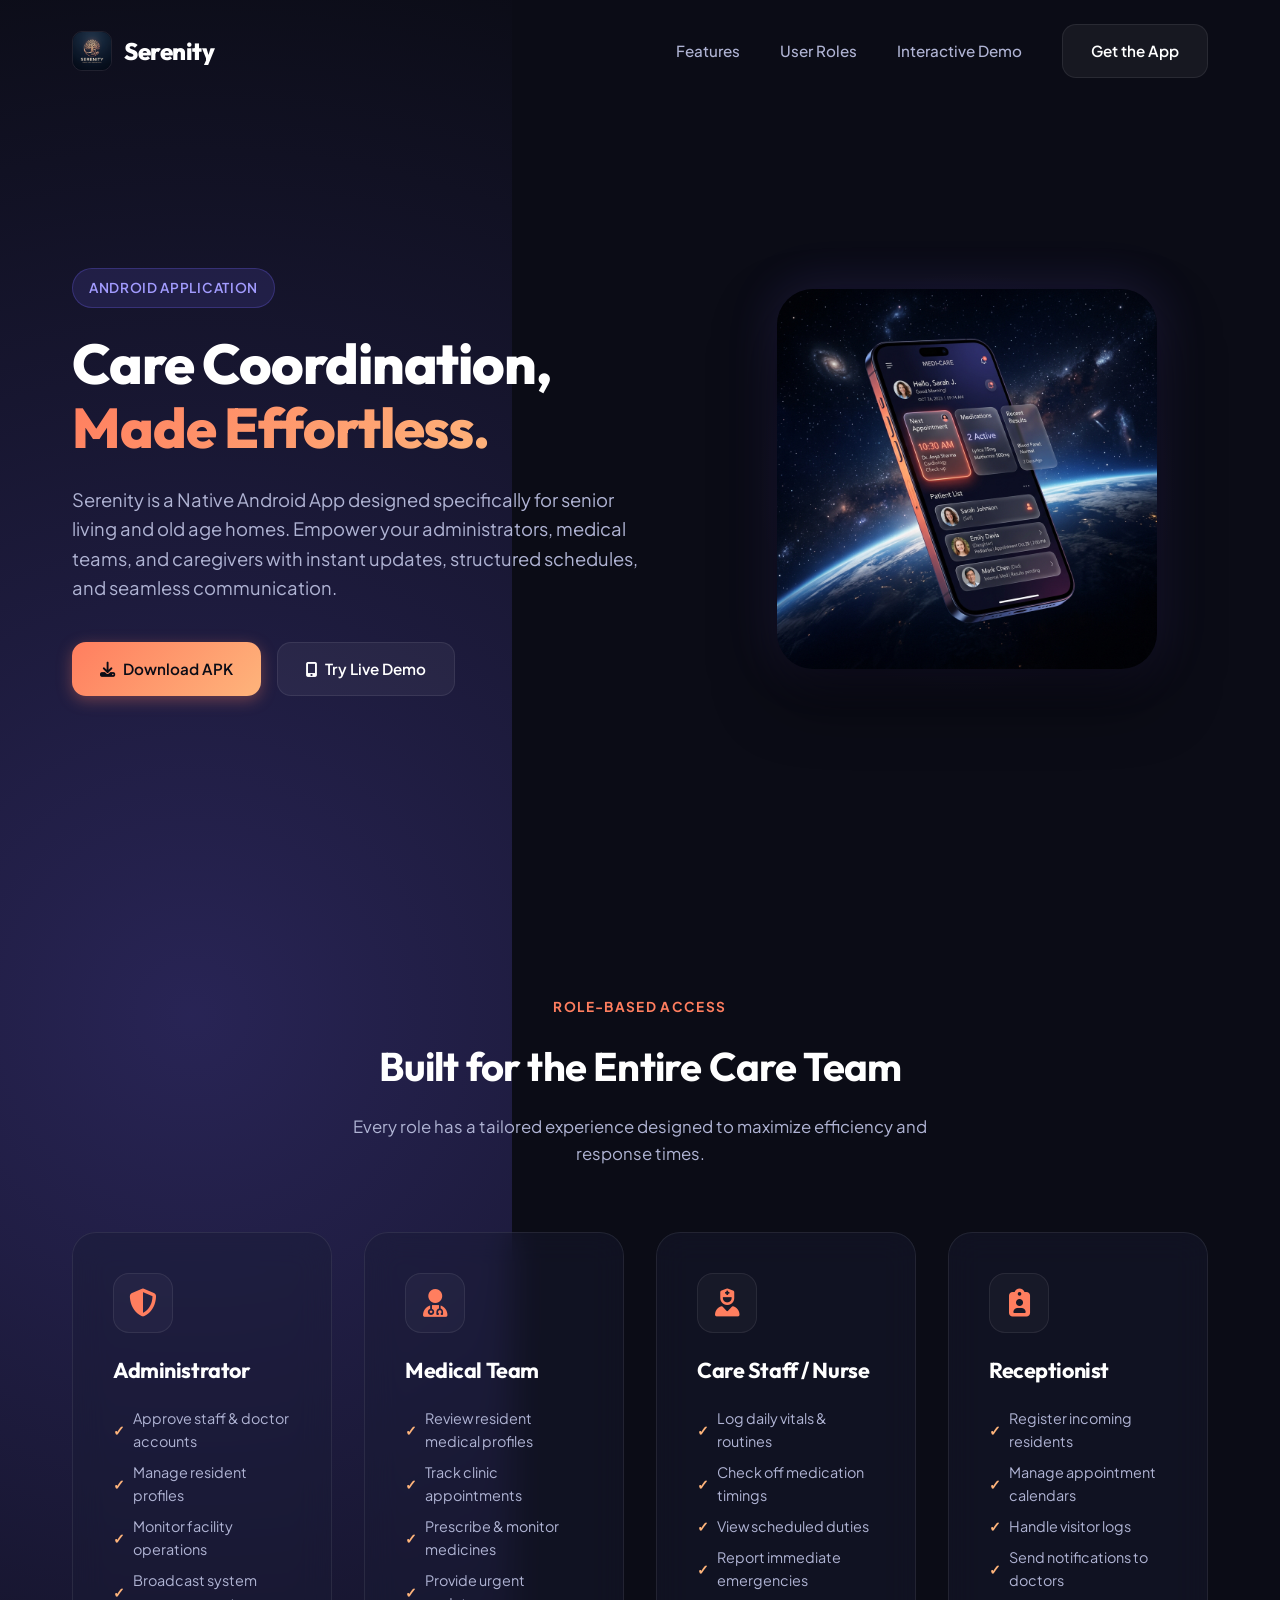
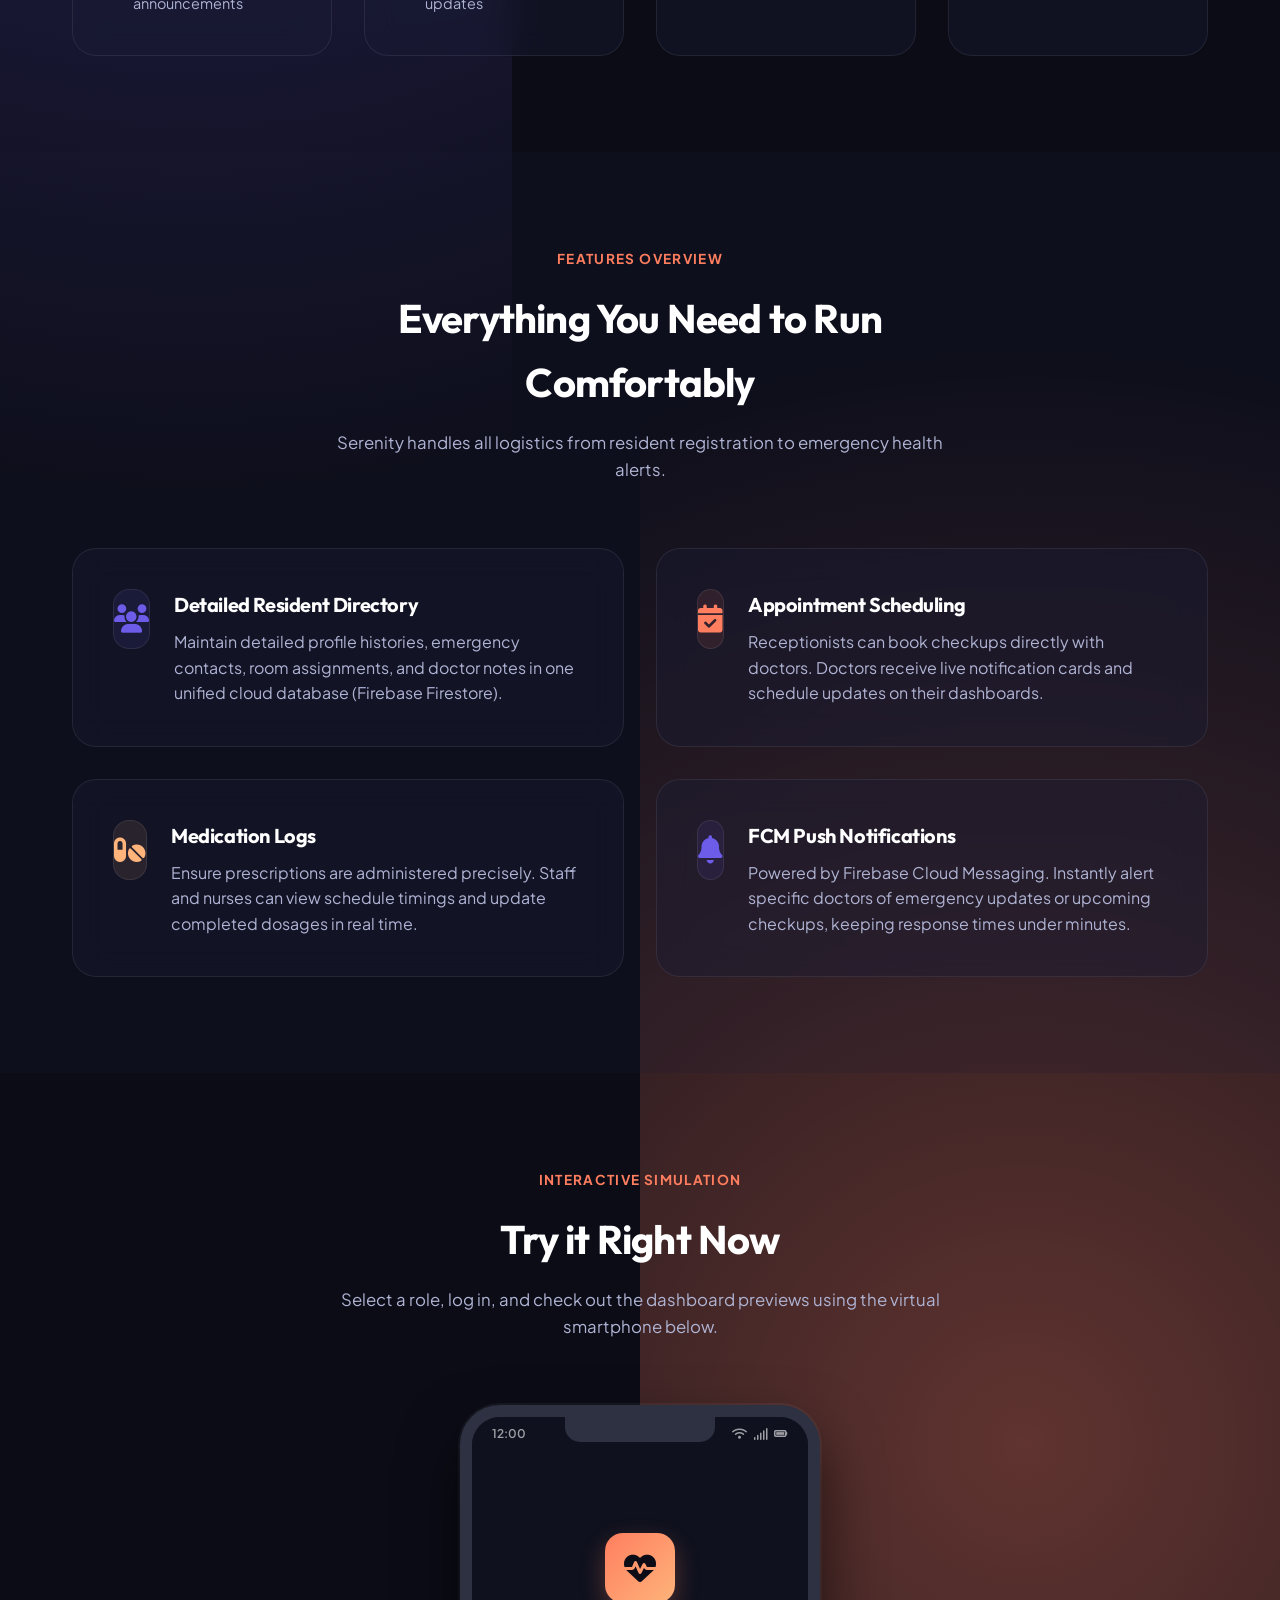
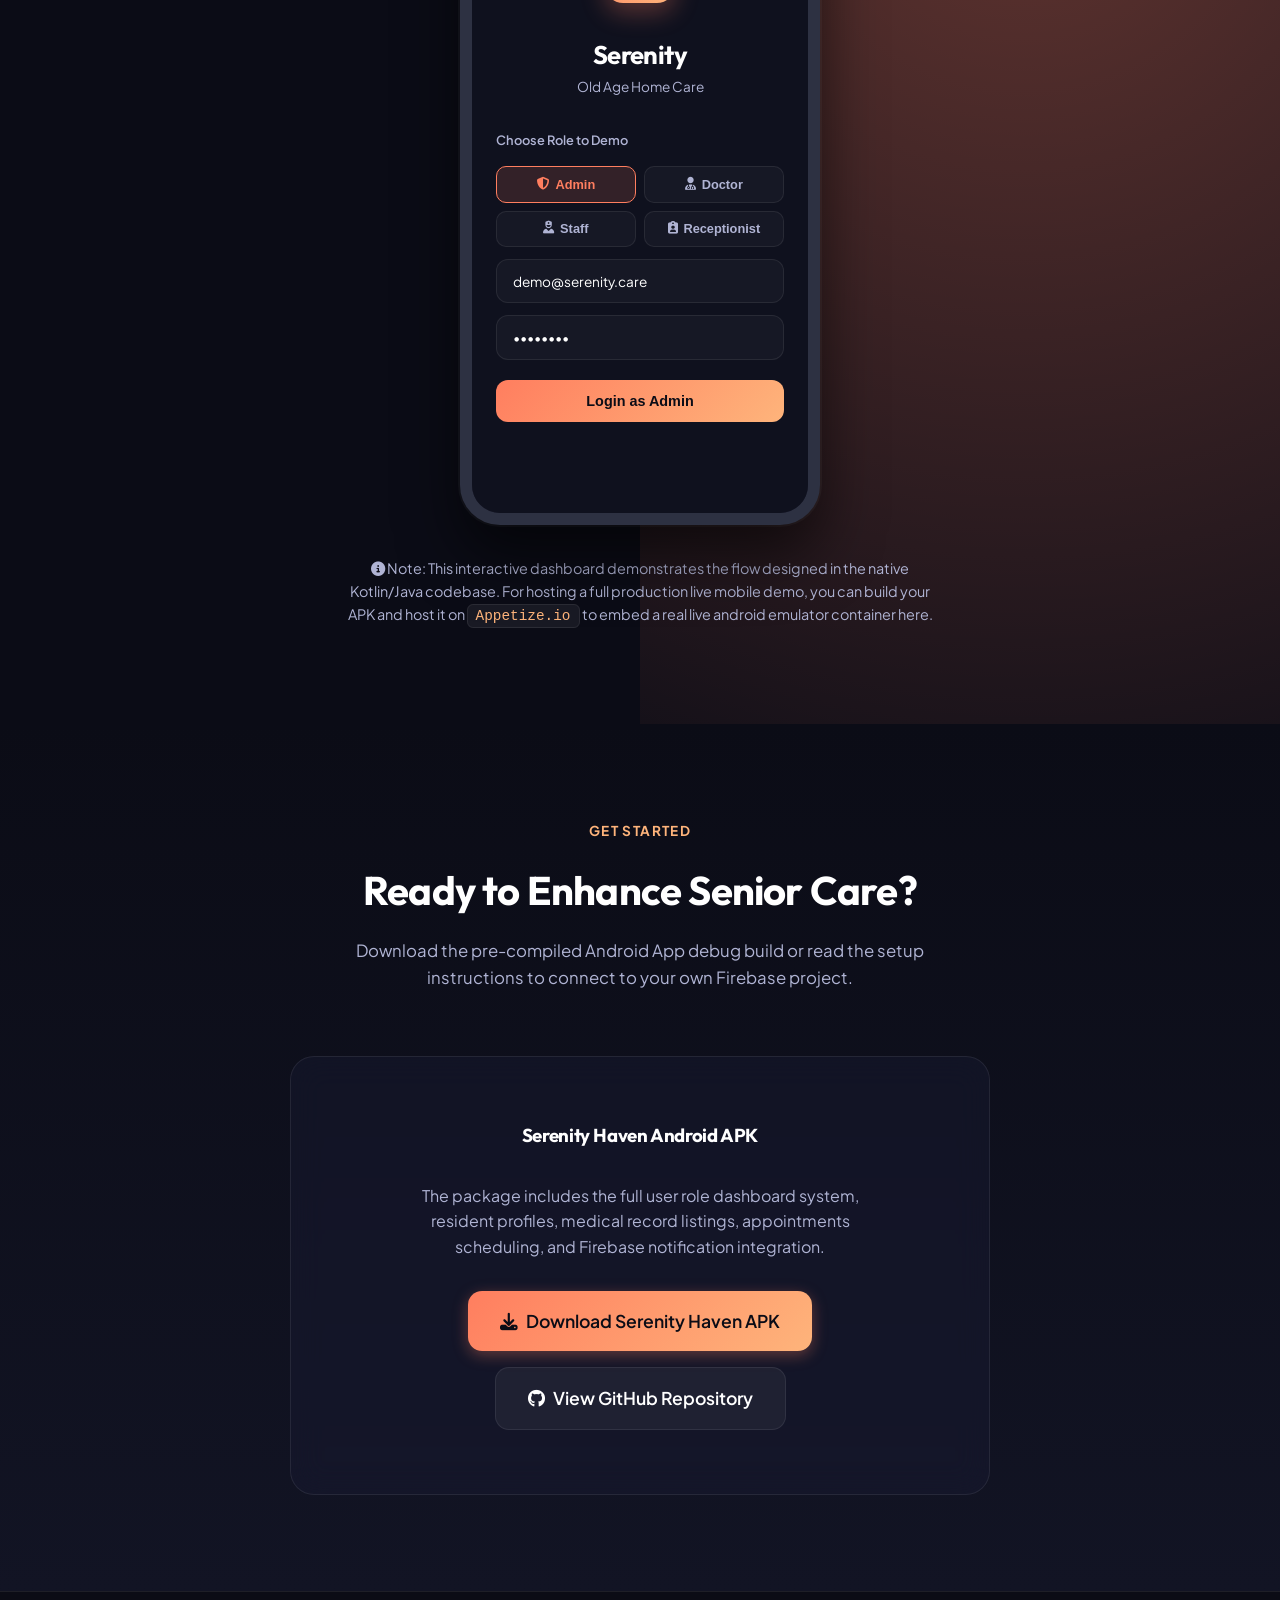
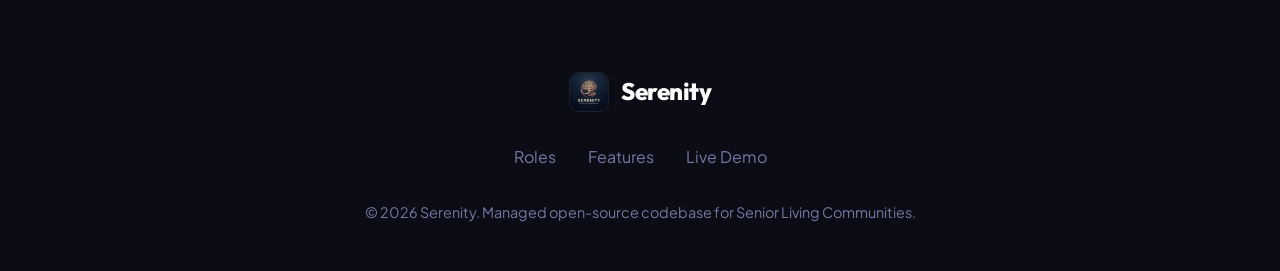
==== commit b6c7f3a0: "Update website APK to serenity-haven.apk compiled from the current source" ====
--- a/index.html
+++ b/index.html
@@ -787,13 +787,13 @@
       </div>
 
       <div class="glass-panel" style="max-width: 700px; margin: 0 auto; padding: 4rem 2rem; display: flex; flex-direction: column; gap: 2rem; align-items: center;">
-        <h3>OldAgeHomeApp Android APK</h3>
+        <h3>Serenity Haven Android APK</h3>
         <p style="max-width: 500px; margin: 0 auto;">
           The package includes the full user role dashboard system, resident profiles, medical record listings, appointments scheduling, and Firebase notification integration.
         </p>
         <div style="display: flex; gap: 1rem; flex-wrap: wrap; justify-content: center;">
-          <a href="assets/app-debug.apk" download class="btn btn-primary" style="font-size: 1.1rem; padding: 1rem 2rem;">
-            <i class="fa-solid fa-download"></i> Download app-debug.apk
+          <a href="assets/serenity-haven.apk" download class="btn btn-primary" style="font-size: 1.1rem; padding: 1rem 2rem;">
+            <i class="fa-solid fa-download"></i> Download Serenity Haven APK
           </a>
           <a href="https://github.com/cimilcharly/Serenity-Haven" target="_blank" class="btn btn-secondary" style="font-size: 1.1rem; padding: 1rem 2rem;">
             <i class="fa-brands fa-github"></i> View GitHub Repository
